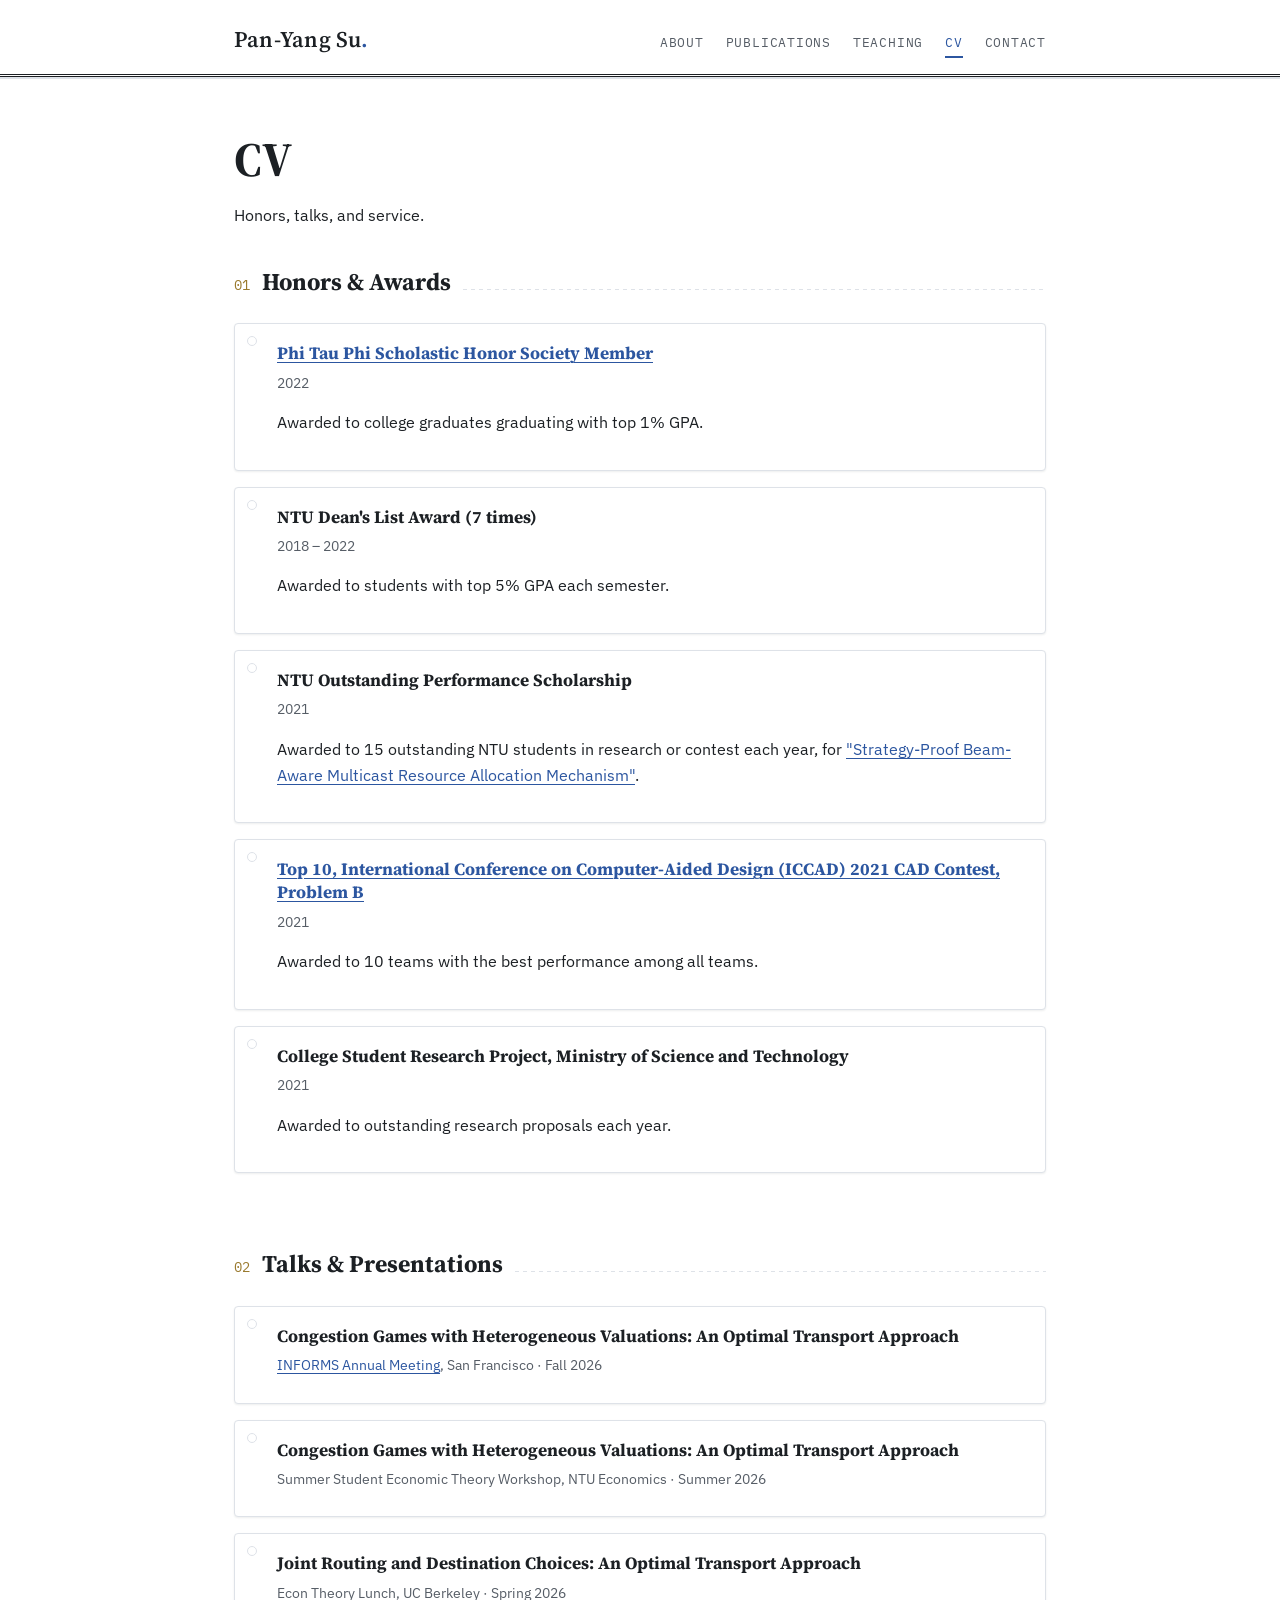
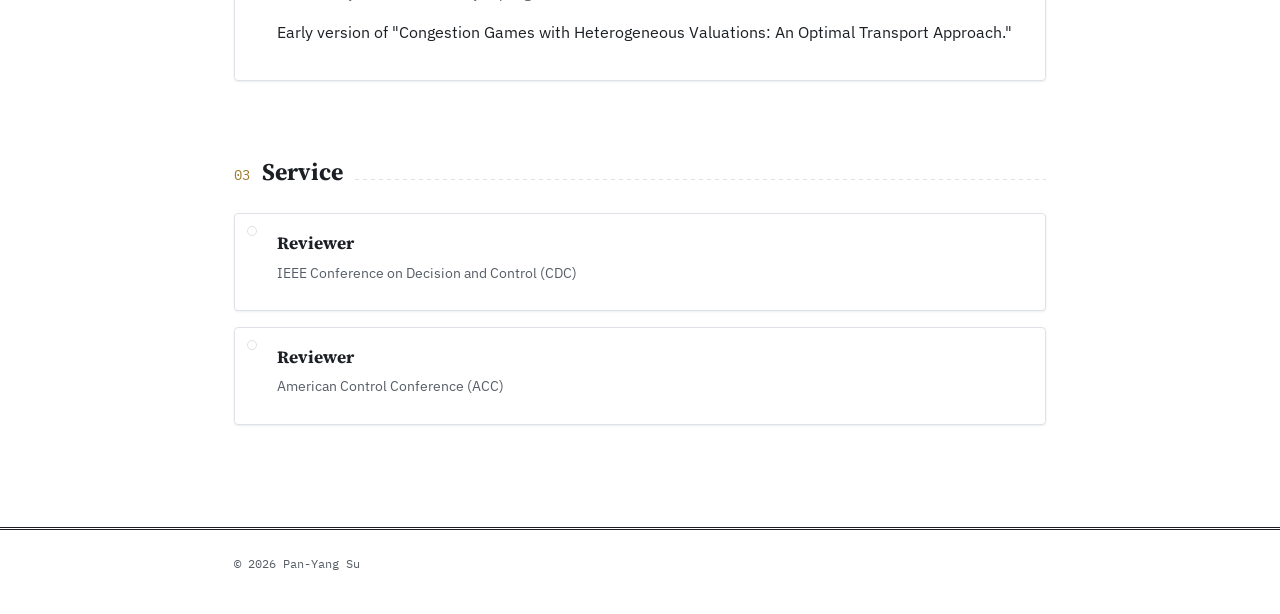
==== cv.html @ 25109b5e "Rename Cv.html to cv.html" ====
<!DOCTYPE html>
<html lang="en">
<head>
<meta charset="UTF-8">
<meta name="viewport" content="width=device-width, initial-scale=1.0">
<title>CV — Pan-Yang Su</title>
<meta name="description" content="Honors, talks, and service of Pan-Yang Su.">
<link rel="preconnect" href="https://fonts.googleapis.com">
<link href="https://fonts.googleapis.com/css2?family=Source+Serif+4:wght@400;600;700&family=IBM+Plex+Sans:wght@400;500;600&family=IBM+Plex+Mono:wght@400;500&display=swap" rel="stylesheet">
<link rel="stylesheet" href="styles.css">
</head>
<body>

<header class="site-header">
  <div class="wrap">
    <a class="brand" href="index.html">Pan-Yang Su<span class="dot">.</span></a>
    <nav class="site-nav" aria-label="Main">
      <a href="index.html">About</a>
      <a href="publications.html">Publications</a>
      <a href="teaching.html">Teaching</a>
      <a href="cv.html" aria-current="page">CV</a>
      <a href="index.html#contact">Contact</a>
    </nav>
  </div>
</header>

<main>
  <div class="wrap">
    <section class="hero" style="padding-bottom: 8px;">
      <h1 style="max-width: 18ch;">CV</h1>
      <p class="lede">Honors, talks, and service.</p>
    </section>

    <section aria-labelledby="honors-heading">
      <div class="section-heading">
        <span class="num">01</span>
        <h2 id="honors-heading">Honors &amp; Awards</h2>
      </div>
      <div class="card">
        <div class="card-inner">
          <h3><a href="http://www.phitauphi.org.tw/" target="_blank" rel="noopener">Phi Tau Phi Scholastic Honor Society Member</a></h3>
          <p class="meta">2022</p>
          <p>Awarded to college graduates graduating with top 1% GPA.</p>
        </div>
      </div>
      <div class="card">
        <div class="card-inner">
          <h3>NTU Dean's List Award (7 times)</h3>
          <p class="meta">2018 – 2022</p>
          <p>Awarded to students with top 5% GPA each semester.</p>
        </div>
      </div>
      <div class="card">
        <div class="card-inner">
          <h3>NTU Outstanding Performance Scholarship</h3>
          <p class="meta">2021</p>
          <p>Awarded to 15 outstanding NTU students in research or contest each year, for <a href="https://doi.org/10.1109/WOCC53213.2021.9602884" target="_blank" rel="noopener">"Strategy-Proof Beam-Aware Multicast Resource Allocation Mechanism"</a>.</p>
        </div>
      </div>
      <div class="card">
        <div class="card-inner">
          <h3><a href="http://iccad-contest.org/2021/Winners.html" target="_blank" rel="noopener">Top 10, International Conference on Computer-Aided Design (ICCAD) 2021 CAD Contest, Problem B</a></h3>
          <p class="meta">2021</p>
          <p>Awarded to 10 teams with the best performance among all teams.</p>
        </div>
      </div>
      <div class="card">
        <div class="card-inner">
          <h3>College Student Research Project, Ministry of Science and Technology</h3>
          <p class="meta">2021</p>
          <p>Awarded to outstanding research proposals each year.</p>
        </div>
      </div>
    </section>

    <section aria-labelledby="talks-heading">
      <div class="section-heading">
        <span class="num">02</span>
        <h2 id="talks-heading">Talks &amp; Presentations</h2>
      </div>
      <div class="card">
        <div class="card-inner">
          <h3>Congestion Games with Heterogeneous Valuations: An Optimal Transport Approach</h3>
          <p class="meta"><a href="https://submissions.mirasmart.com/InformsAnnual2026/Itinerary/PresentationDetail.aspx?evdid=2274" target="_blank" rel="noopener">INFORMS Annual Meeting</a>, San Francisco · Fall 2026</p>
        </div>
      </div>
      <div class="card">
        <div class="card-inner">
          <h3>Congestion Games with Heterogeneous Valuations: An Optimal Transport Approach</h3>
          <p class="meta">Summer Student Economic Theory Workshop, NTU Economics · Summer 2026</p>
        </div>
      </div>
      <div class="card">
        <div class="card-inner">
          <h3>Joint Routing and Destination Choices: An Optimal Transport Approach</h3>
          <p class="meta">Econ Theory Lunch, UC Berkeley · Spring 2026</p>
          <p>Early version of "Congestion Games with Heterogeneous Valuations: An Optimal Transport Approach."</p>
        </div>
      </div>
    </section>

    <section aria-labelledby="service-heading">
      <div class="section-heading">
        <span class="num">03</span>
        <h2 id="service-heading">Service</h2>
      </div>
      <div class="card">
        <div class="card-inner">
          <h3>Reviewer</h3>
          <p class="meta">IEEE Conference on Decision and Control (CDC)</p>
        </div>
      </div>
      <div class="card">
        <div class="card-inner">
          <h3>Reviewer</h3>
          <p class="meta">American Control Conference (ACC)</p>
        </div>
      </div>
    </section>
  </div>
</main>

<footer class="site-footer">
  <div class="wrap">
    © 2026 Pan-Yang Su
  </div>
</footer>

</body>
</html>
---- styles.css ----
/* =========================================================
   Design tokens — "Catalog" system
   A personal academic site styled after a library card catalog:
   index cards, drawer tabs, stamped years, guide-card dividers.
   ========================================================= */
:root {
  --paper: #FFFFFF;      /* page background — plain white */
  --card: #FFFFFF;       /* index card surface */
  --card-edge: #DEE2E8;  /* card border / rule lines */
  --ink: #1C2024;        /* primary text, near-black */
  --ink-soft: #565D66;   /* secondary text, muted gray */
  --accent: #2C56A0;     /* primary accent — academic blue (was maroon) */
  --accent-dark: #1F3F7A;/* accent hover/active state */
  --teal: #21706A;       /* secondary accent — topic tags */
  --gold: #9A7A2E;       /* small brass accent, used sparingly */
  --shadow: rgba(28, 32, 36, 0.08);

  --font-display: "Source Serif 4", Georgia, "Times New Roman", serif;
  --font-body: "IBM Plex Sans", -apple-system, BlinkMacSystemFont, "Segoe UI", sans-serif;
  --font-mono: "IBM Plex Mono", "SFMono-Regular", Consolas, monospace;
}

* { box-sizing: border-box; }

html { scroll-behavior: smooth; }

body {
  margin: 0;
  background: var(--paper);
  color: var(--ink);
  font-family: var(--font-body);
  line-height: 1.6;
  -webkit-font-smoothing: antialiased;
}

a { color: var(--accent); text-decoration-thickness: 1px; text-underline-offset: 3px; }
a:hover { color: var(--accent-dark); }
a:focus-visible, button:focus-visible, input:focus-visible {
  outline: 2px solid var(--accent);
  outline-offset: 3px;
}

img { max-width: 100%; display: block; }

.wrap {
  max-width: 860px;
  margin: 0 auto;
  padding: 0 24px;
}

/* ---------- Header / nav (drawer front) ---------- */
.site-header {
  border-bottom: 3px double var(--ink);
  background: var(--card);
  box-shadow: 0 2px 0 var(--card-edge);
}

.site-header .wrap {
  display: flex;
  align-items: baseline;
  justify-content: space-between;
  flex-wrap: wrap;
  gap: 10px;
  padding-top: 22px;
  padding-bottom: 16px;
}

.brand {
  font-family: var(--font-display);
  font-size: 1.4rem;
  font-weight: 600;
  letter-spacing: 0.01em;
  color: var(--ink);
  text-decoration: none;
}
.brand:hover { color: var(--accent); }
.brand .dot { color: var(--accent); }

.site-nav {
  display: flex;
  gap: 22px;
  font-family: var(--font-mono);
  font-size: 0.8rem;
  letter-spacing: 0.06em;
  text-transform: uppercase;
}
.site-nav a {
  color: var(--ink-soft);
  text-decoration: none;
  padding-bottom: 3px;
  border-bottom: 2px solid transparent;
}
.site-nav a:hover,
.site-nav a[aria-current="page"] {
  color: var(--accent);
  border-bottom-color: var(--accent);
}

/* ---------- Hero (catalog drawer label) ---------- */
.hero {
  padding: 56px 0 40px;
  position: relative;
}

.hero-label {
  display: inline-flex;
  align-items: center;
  gap: 8px;
  font-family: var(--font-mono);
  font-size: 0.75rem;
  letter-spacing: 0.14em;
  text-transform: uppercase;
  color: #fff;
  background: var(--accent);
  padding: 5px 12px;
  border-radius: 2px;
  margin-bottom: 20px;
}

.hero h1 {
  font-family: var(--font-display);
  font-size: clamp(2.1rem, 4vw, 3rem);
  line-height: 1.12;
  margin: 0 0 10px;
  max-width: 14ch;
}

.hero .role {
  font-size: 1.05rem;
  color: var(--ink-soft);
  margin: 0 0 22px;
  max-width: 55ch;
}

.hero .lede {
  max-width: 68ch;
  color: var(--ink);
  font-size: 1rem;
}

.hero .lede + .lede { margin-top: 14px; }

/* Research statement: full-width, justified text so every line spans
   left to right. Hyphenation is left off so words are never split. */
.prose,
.themes li {
  text-align: left;
}
@media (min-width: 700px) {
  .prose,
  .themes li {
    text-align: justify;
    text-justify: inter-word;
    hyphens: manual;
  }
}

.prose {
  margin: 0 0 14px;
  color: var(--ink);
}

.themes {
  margin: 14px 0 0;
  padding-left: 2em;  /* room for the hanging number so it lines up with the text edge */
}
.themes li {
  margin-bottom: 16px;
  padding-left: 4px;
}
.themes li::marker {
  font-family: var(--font-mono);
  color: var(--accent);
  font-weight: 500;
}
.themes strong {
  font-family: var(--font-display);
  color: var(--ink);
}
.themes .related {
  display: block;
  margin-top: 4px;
  font-size: 0.88rem;
  color: var(--ink-soft);
  text-align: left;
  hyphens: manual;
}

/* Compact list (Education on the home page) */
.entries { list-style: none; margin: 0; padding: 0; }
.entry { padding: 12px 0; border-bottom: 1px dashed var(--card-edge); }
.entry:first-child { padding-top: 0; }
.entry:last-child { border-bottom: none; padding-bottom: 0; }
.entry-head {
  display: flex;
  justify-content: space-between;
  align-items: baseline;
  gap: 4px 16px;
  flex-wrap: wrap;
}
.entry-head strong {
  font-family: var(--font-display);
  font-size: 1.05rem;
  font-weight: 600;
}
.entry-date {
  font-family: var(--font-mono);
  font-size: 0.8rem;
  color: var(--ink-soft);
  white-space: nowrap;
}
.entry-sub { color: var(--ink-soft); font-size: 0.92rem; margin-top: 2px; }

.hero-links {
  margin-top: 26px;
  display: flex;
  flex-wrap: wrap;
  gap: 10px;
}

.pill {
  font-family: var(--font-mono);
  font-size: 0.78rem;
  border: 1px solid var(--ink);
  padding: 7px 14px;
  border-radius: 999px;
  text-decoration: none;
  color: var(--ink);
  background: var(--card);
}
.pill:hover { background: var(--ink); color: var(--paper); }
.pill.primary { background: var(--accent); border-color: var(--accent); color: #fff; }
.pill.primary:hover { background: var(--accent-dark); }

/* ---------- Section framing ---------- */
section { padding: 10px 0 46px; }

.section-heading {
  display: flex;
  align-items: baseline;
  gap: 12px;
  margin-bottom: 22px;
}
.section-heading .num {
  font-family: var(--font-mono);
  color: var(--gold);
  font-size: 0.85rem;
}
.section-heading h2 {
  font-family: var(--font-display);
  font-size: 1.5rem;
  margin: 0;
}
.section-heading::after {
  content: "";
  flex: 1;
  height: 1px;
  background: repeating-linear-gradient(
    to right, var(--card-edge) 0, var(--card-edge) 4px, transparent 4px, transparent 8px
  );
}

/* ---------- Index cards (research / teaching items) ---------- */
.card {
  background: var(--card);
  border: 1px solid var(--card-edge);
  border-radius: 4px;
  padding: 18px 20px;
  box-shadow: 0 1px 2px var(--shadow);
  margin-bottom: 16px;
  position: relative;
}

.card::before {
  /* punch hole, like a real catalog card */
  content: "";
  position: absolute;
  top: 12px;
  left: 12px;
  width: 8px;
  height: 8px;
  border-radius: 50%;
  background: var(--paper);
  border: 1px solid var(--card-edge);
}

.card-inner { padding-left: 22px; }

.card h3 {
  font-family: var(--font-display);
  font-size: 1.08rem;
  margin: 0 0 6px;
  line-height: 1.35;
}

.card .meta {
  font-size: 0.88rem;
  color: var(--ink-soft);
  margin: 0 0 8px;
}

.tag-row { display: flex; flex-wrap: wrap; gap: 6px; margin-top: 8px; }
.tag {
  font-family: var(--font-mono);
  font-size: 0.7rem;
  letter-spacing: 0.03em;
  color: var(--teal);
  border: 1px solid var(--teal);
  padding: 2px 8px;
  border-radius: 999px;
  text-decoration: none;
}
.tag:hover { background: var(--teal); color: #fff; }

.stamp {
  font-family: var(--font-mono);
  font-size: 0.72rem;
  color: var(--accent);
  border: 1px solid var(--accent);
  padding: 2px 8px;
  border-radius: 2px;
  transform: rotate(-2deg);
  display: inline-block;
}

/* ---------- Drawer tabs (Year / Topic switch) ---------- */
.drawer-tabs {
  display: flex;
  gap: 4px;
  margin-bottom: 0;
}
.drawer-tab {
  font-family: var(--font-mono);
  font-size: 0.78rem;
  letter-spacing: 0.06em;
  text-transform: uppercase;
  background: var(--card-edge);
  color: var(--ink-soft);
  border: 1px solid var(--card-edge);
  border-bottom: none;
  padding: 9px 18px 8px;
  border-radius: 6px 6px 0 0;
  cursor: pointer;
  position: relative;
  top: 1px;
}
.drawer-tab[aria-selected="true"] {
  background: var(--card);
  color: var(--accent);
  border-color: var(--card-edge);
  font-weight: 600;
}
.drawer-panel {
  border: 1px solid var(--card-edge);
  border-radius: 0 6px 6px 6px;
  background: var(--card);
  padding: 22px;
}

.group-heading {
  font-family: var(--font-mono);
  font-size: 0.85rem;
  letter-spacing: 0.08em;
  text-transform: uppercase;
  color: var(--gold);
  margin: 26px 0 12px;
  padding-bottom: 6px;
  border-bottom: 1px dashed var(--card-edge);
}
.group-heading:first-child { margin-top: 0; }

/* ---------- Accordion (By Topic collapsible list) ---------- */
.accordion-item {
  border: 1px solid var(--card-edge);
  border-radius: 6px;
  margin-bottom: 10px;
  overflow: hidden;
  background: var(--card);
  transition: box-shadow 0.15s ease;
}
.accordion-item:has(.accordion-trigger[aria-expanded="true"]) {
  box-shadow: 0 2px 6px var(--shadow);
  border-color: #C7D3E8;
}
.accordion-trigger {
  width: 100%;
  display: flex;
  align-items: center;
  justify-content: space-between;
  gap: 16px;
  background: transparent;
  border: none;
  text-align: left;
  padding: 16px 20px;
  cursor: pointer;
}
.accordion-trigger:hover { background: #F5F8FC; }
.accordion-title {
  font-family: var(--font-display);
  font-size: 1.05rem;
  font-weight: 600;
  color: var(--ink);
}
.accordion-meta {
  display: flex;
  align-items: center;
  gap: 14px;
  flex-shrink: 0;
}
.accordion-trigger .count {
  font-family: var(--font-mono);
  font-size: 0.72rem;
  letter-spacing: 0.03em;
  color: var(--ink-soft);
  background: #EEF1F5;
  padding: 3px 9px;
  border-radius: 999px;
  white-space: nowrap;
}
.accordion-trigger[aria-expanded="true"] .count {
  color: var(--accent-dark);
  background: #E4ECFA;
}
.accordion-trigger .chevron {
  font-family: var(--font-mono);
  font-size: 1.1rem;
  line-height: 1;
  color: var(--accent);
  transition: transform 0.15s ease;
}
.accordion-trigger[aria-expanded="true"] .chevron {
  transform: rotate(90deg);
}
.accordion-panel {
  padding: 4px 20px 20px;
  border-top: 1px solid var(--card-edge);
  background: #FBFCFD;
}
.accordion-panel[hidden] { display: none; }
.accordion-panel .card {
  box-shadow: none;
  margin-top: 14px;
  margin-bottom: 0;
}
.accordion-panel .card + .card { margin-top: 14px; }

/* ---------- Footer ---------- */
.site-footer {
  border-top: 3px double var(--ink);
  margin-top: 40px;
  padding: 24px 0 40px;
  font-family: var(--font-mono);
  font-size: 0.78rem;
  color: var(--ink-soft);
}

/* ---------- Utility ---------- */
.visually-hidden {
  position: absolute;
  width: 1px; height: 1px;
  overflow: hidden;
  clip: rect(0 0 0 0);
  white-space: nowrap;
}

@media (max-width: 600px) {
  .site-header .wrap { flex-direction: column; align-items: flex-start; }
  .drawer-panel { padding: 16px; }
  .card { padding: 14px 16px; }
}

@media (prefers-reduced-motion: reduce) {
  html { scroll-behavior: auto; }
}
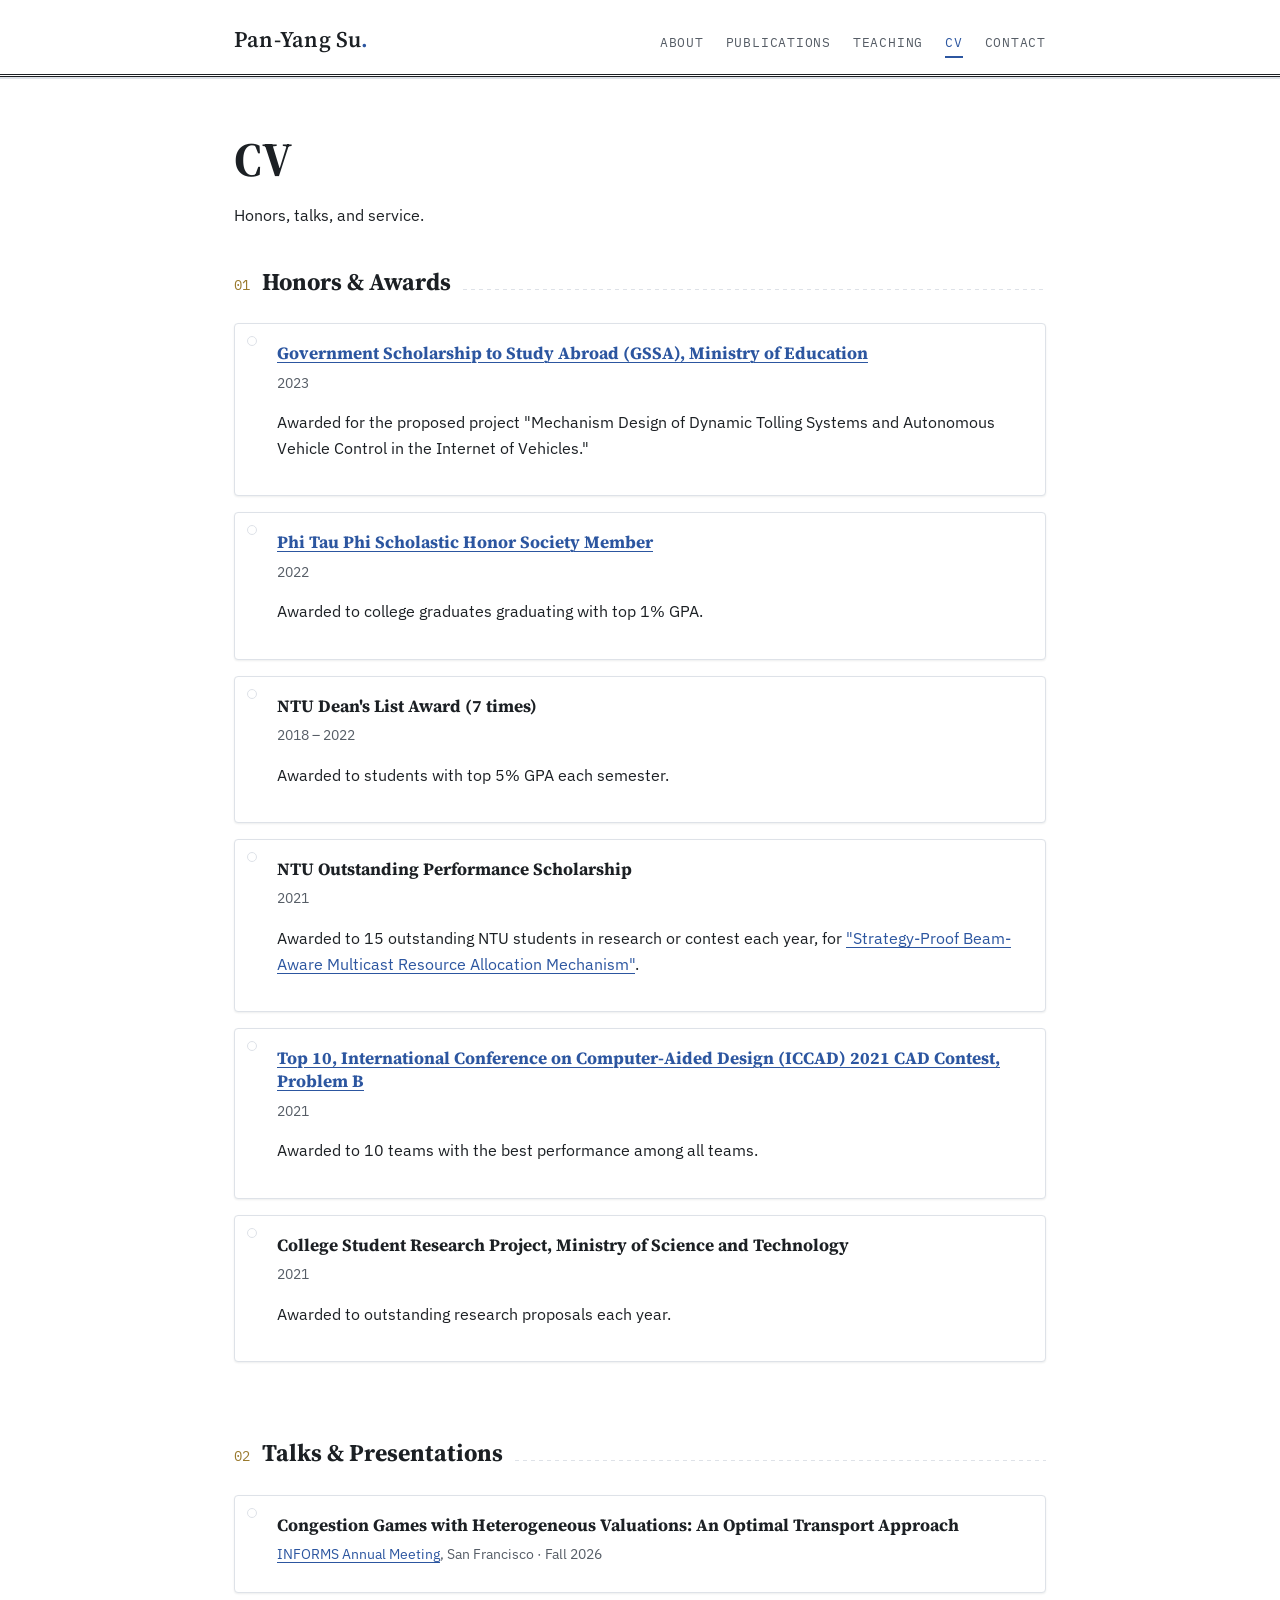
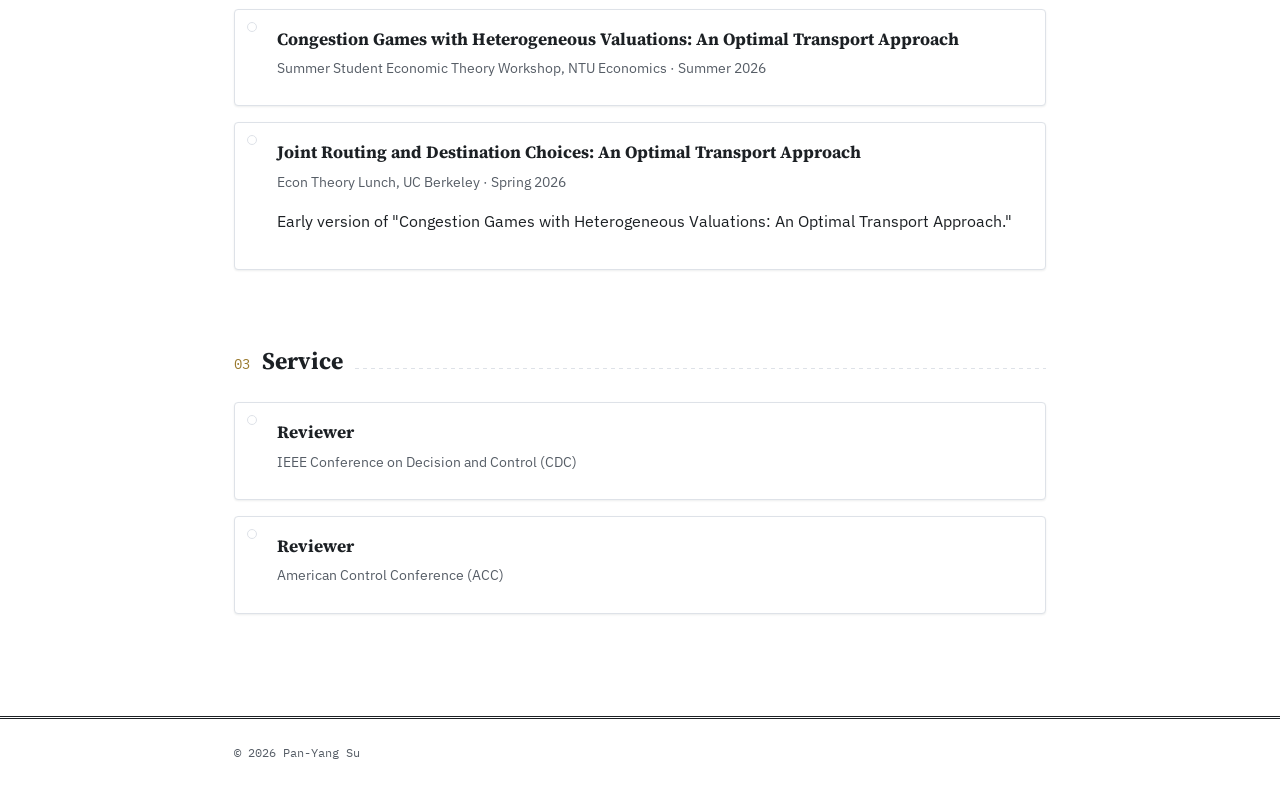
==== commit c87c80fe: "Update cv.html" ====
--- a/cv.html
+++ b/cv.html
@@ -35,6 +35,13 @@
       <div class="section-heading">
         <span class="num">01</span>
         <h2 id="honors-heading">Honors &amp; Awards</h2>
+      </div>
+      <div class="card">
+        <div class="card-inner">
+          <h3><a href="https://twgps.moe.edu.tw/ResumeDetail/7246/14" target="_blank" rel="noopener">Government Scholarship to Study Abroad (GSSA), Ministry of Education</a></h3>
+          <p class="meta">2023</p>
+          <p>Awarded for the proposed project "Mechanism Design of Dynamic Tolling Systems and Autonomous Vehicle Control in the Internet of Vehicles."</p>
+        </div>
       </div>
       <div class="card">
         <div class="card-inner">
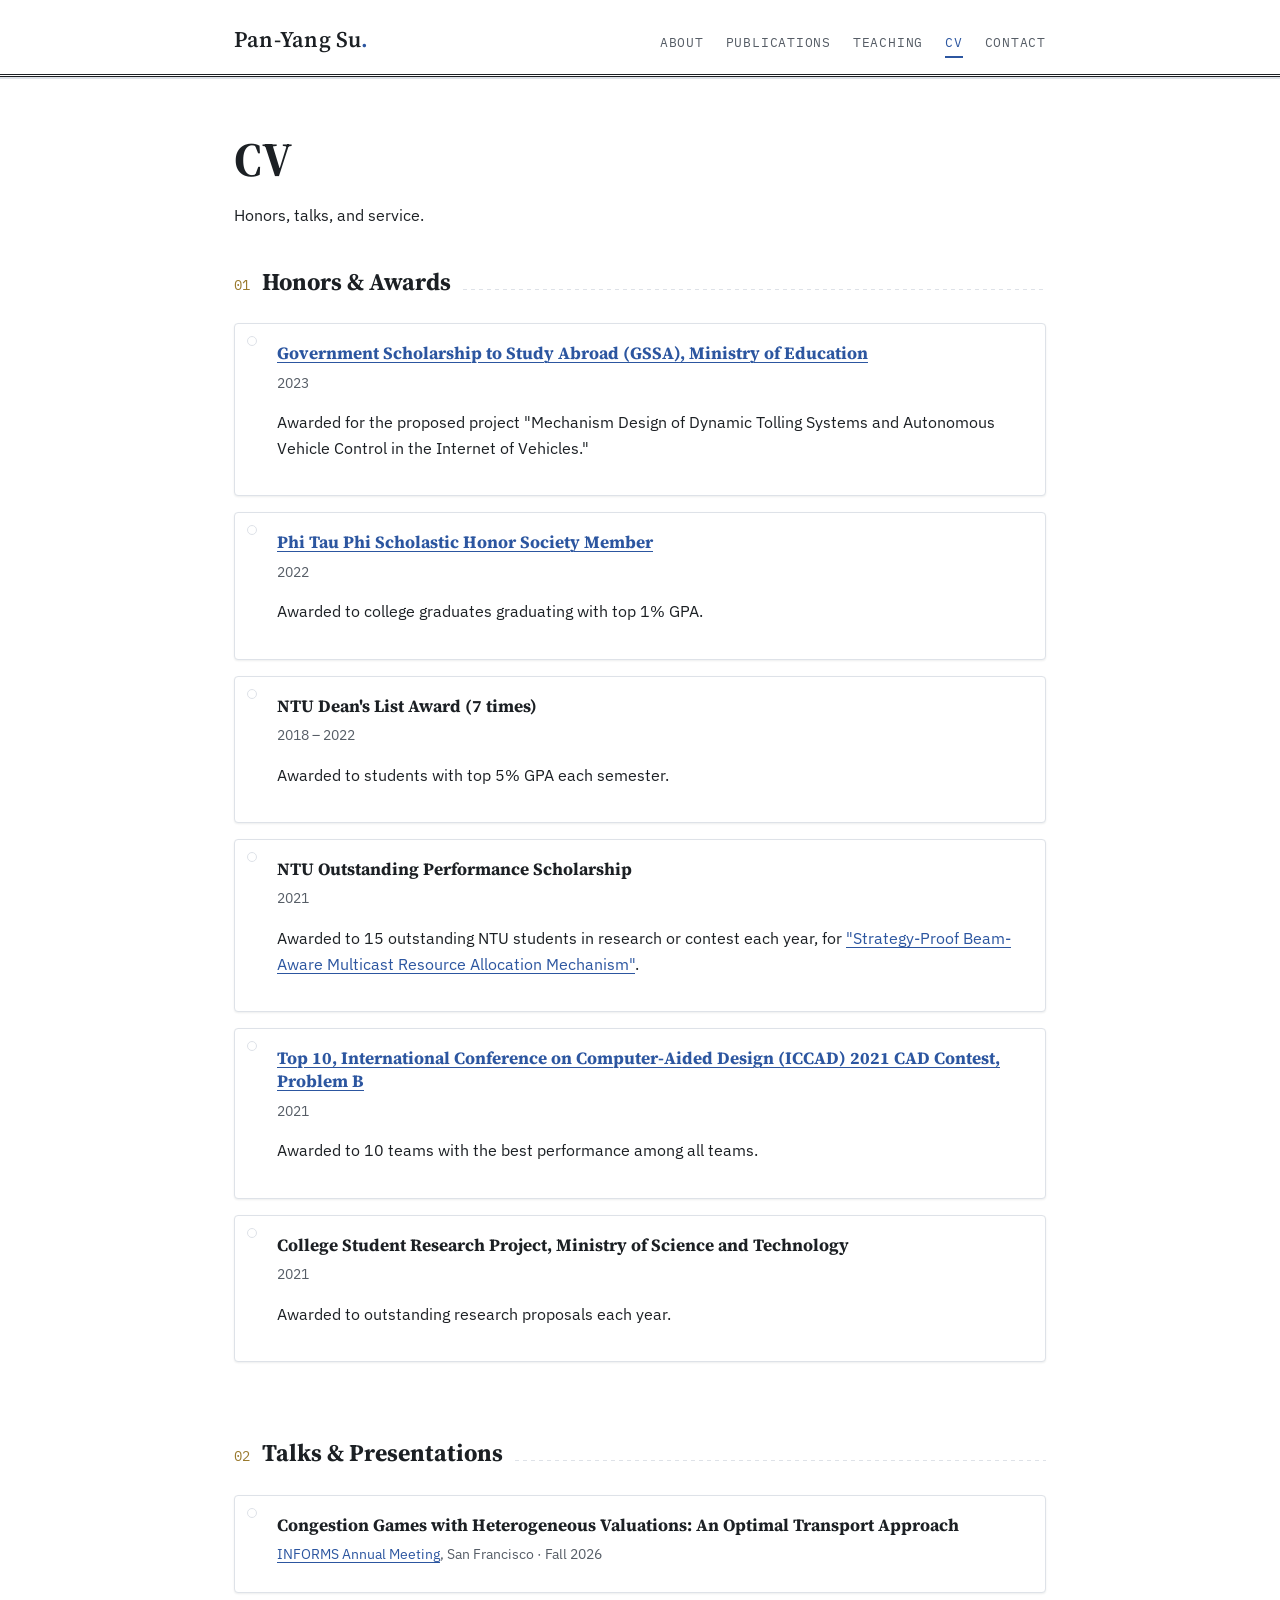
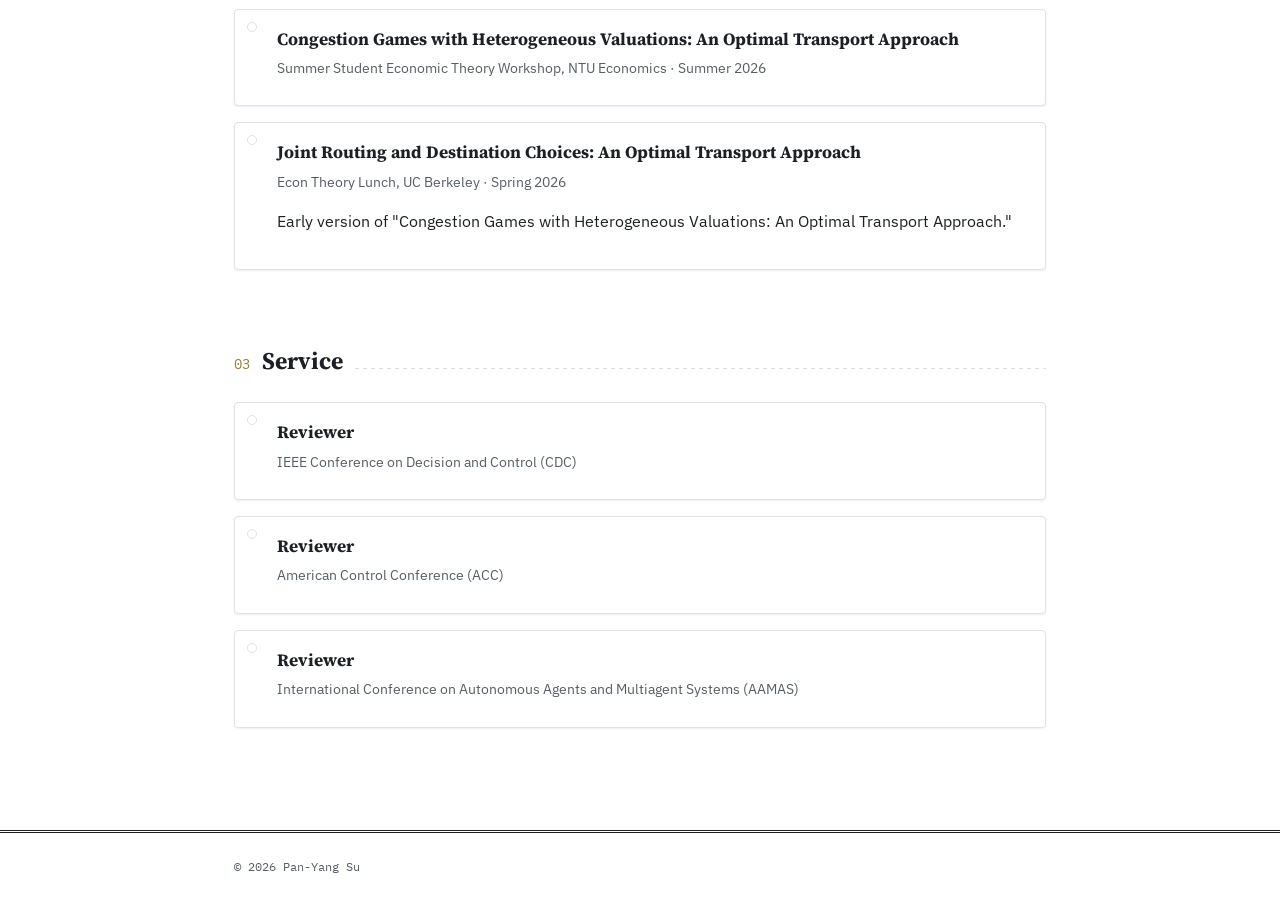
==== commit 7598933b: "Update cv.html" ====
--- a/cv.html
+++ b/cv.html
@@ -123,6 +123,12 @@
           <p class="meta">American Control Conference (ACC)</p>
         </div>
       </div>
+      <div class="card">
+        <div class="card-inner">
+          <h3>Reviewer</h3>
+          <p class="meta">International Conference on Autonomous Agents and Multiagent Systems (AAMAS)</p>
+        </div>
+      </div>
     </section>
   </div>
 </main>
--- a/styles.css
+++ b/styles.css
@@ -78,7 +78,8 @@
 
 .site-nav {
   display: flex;
-  gap: 22px;
+  flex-wrap: wrap;
+  gap: 6px 22px;
   font-family: var(--font-mono);
   font-size: 0.8rem;
   letter-spacing: 0.06em;
@@ -132,6 +133,30 @@
   max-width: 55ch;
 }
 
+/* Hero with portrait: text on the left, photo on the right */
+.hero-with-photo {
+  display: flex;
+  align-items: center;
+  justify-content: space-between;
+  gap: 32px;
+}
+.hero-text { flex: 1; min-width: 0; }
+.hero-photo {
+  width: 180px;
+  height: 180px;
+  flex-shrink: 0;
+  object-fit: cover;
+  object-position: center 25%;
+  border-radius: 6px;
+  border: 1px solid var(--card-edge);
+  box-shadow: 0 1px 3px var(--shadow);
+  background: #F1F4F8;
+}
+@media (max-width: 600px) {
+  .hero-with-photo { flex-direction: column-reverse; align-items: flex-start; gap: 20px; }
+  .hero-photo { width: 120px; height: 120px; }
+}
+
 .hero .lede {
   max-width: 68ch;
   color: var(--ink);
@@ -210,6 +235,37 @@
   white-space: nowrap;
 }
 .entry-sub { color: var(--ink-soft); font-size: 0.92rem; margin-top: 2px; }
+
+.coursework { margin-top: 12px; }
+.coursework-title {
+  font-family: var(--font-mono);
+  font-size: 0.72rem;
+  letter-spacing: 0.08em;
+  text-transform: uppercase;
+  color: var(--gold);
+  margin-bottom: 6px;
+}
+.coursework dl {
+  margin: 0;
+  display: grid;
+  grid-template-columns: 14.5em 1fr;
+  gap: 8px 14px;
+  font-size: 0.92rem;
+}
+.coursework dt { color: var(--ink-soft); }
+.course { display: inline; }
+.course:not(:last-child)::after { content: ";"; color: var(--ink-soft); margin-right: 0.15em; }
+.course .code {
+  white-space: nowrap;
+  font-family: var(--font-mono);
+  font-size: 0.82em;
+  color: var(--ink-soft);
+}
+.coursework dd { margin: 0; color: var(--ink); }
+@media (max-width: 600px) {
+  .coursework dl { grid-template-columns: 1fr; gap: 0; }
+  .coursework dd { margin-bottom: 8px; }
+}
 
 .hero-links {
   margin-top: 26px;
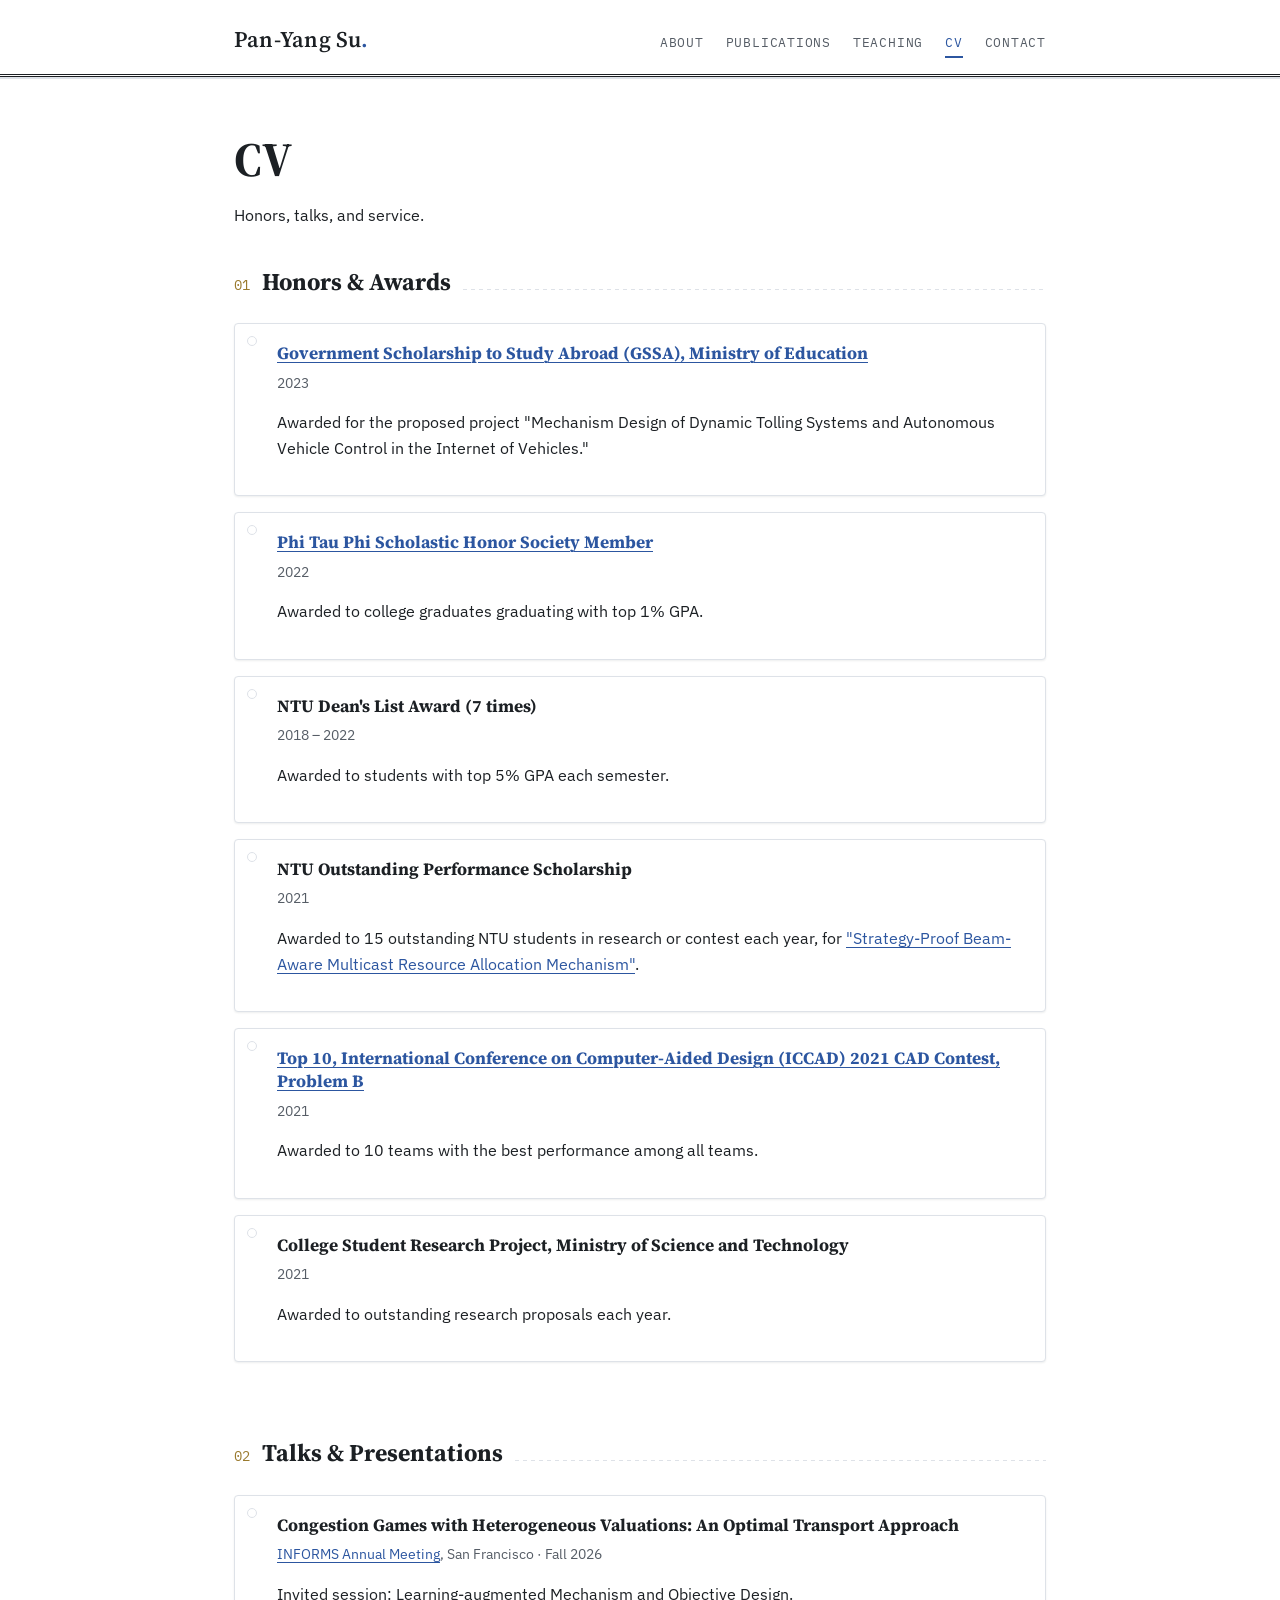
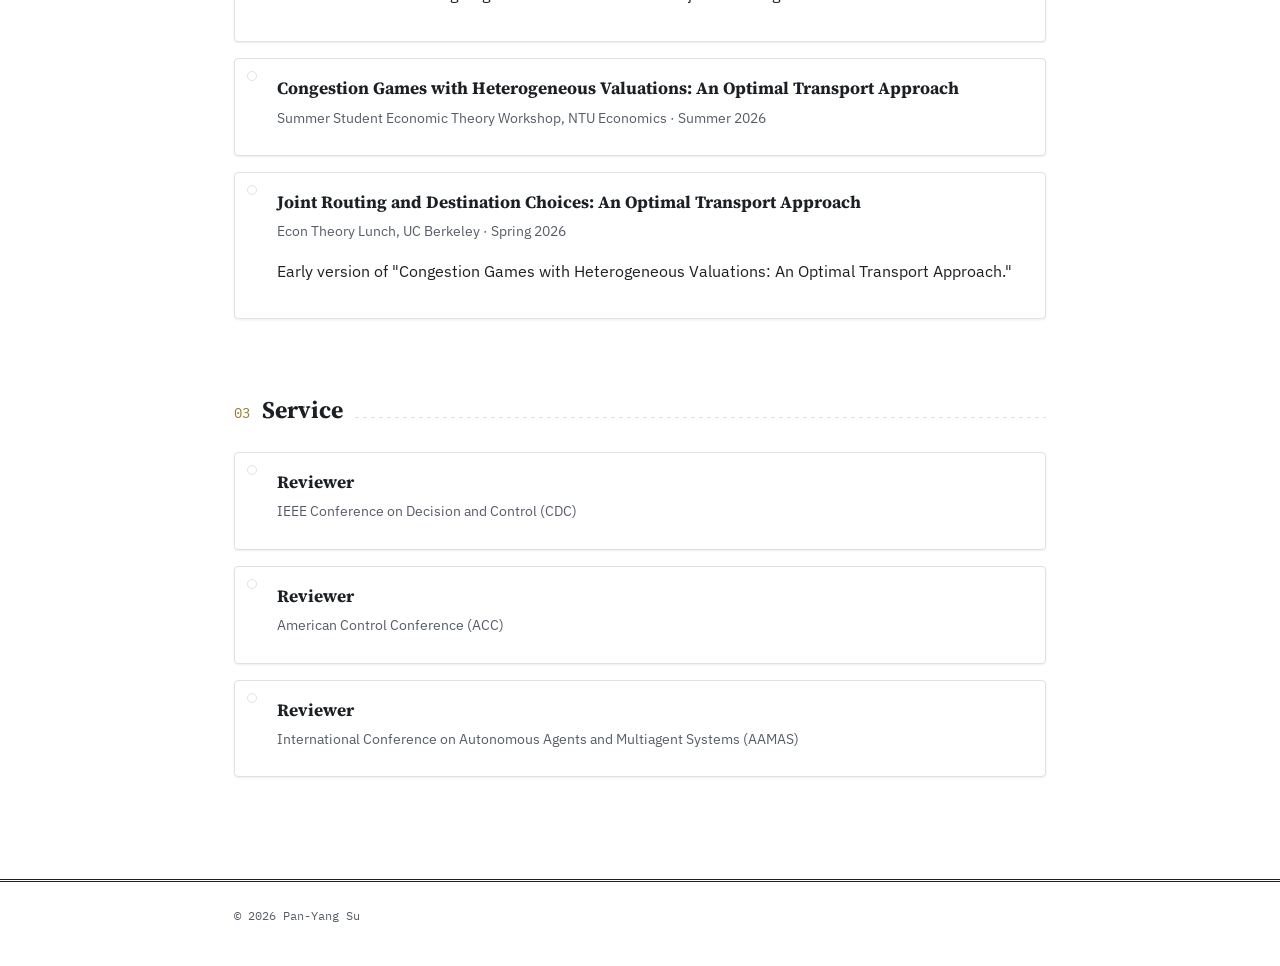
==== commit c166d348: "Update cv.html" ====
--- a/cv.html
+++ b/cv.html
@@ -89,6 +89,7 @@
         <div class="card-inner">
           <h3>Congestion Games with Heterogeneous Valuations: An Optimal Transport Approach</h3>
           <p class="meta"><a href="https://submissions.mirasmart.com/InformsAnnual2026/Itinerary/PresentationDetail.aspx?evdid=2274" target="_blank" rel="noopener">INFORMS Annual Meeting</a>, San Francisco · Fall 2026</p>
+          <p>Invited session: Learning-augmented Mechanism and Objective Design.</p>
         </div>
       </div>
       <div class="card">
